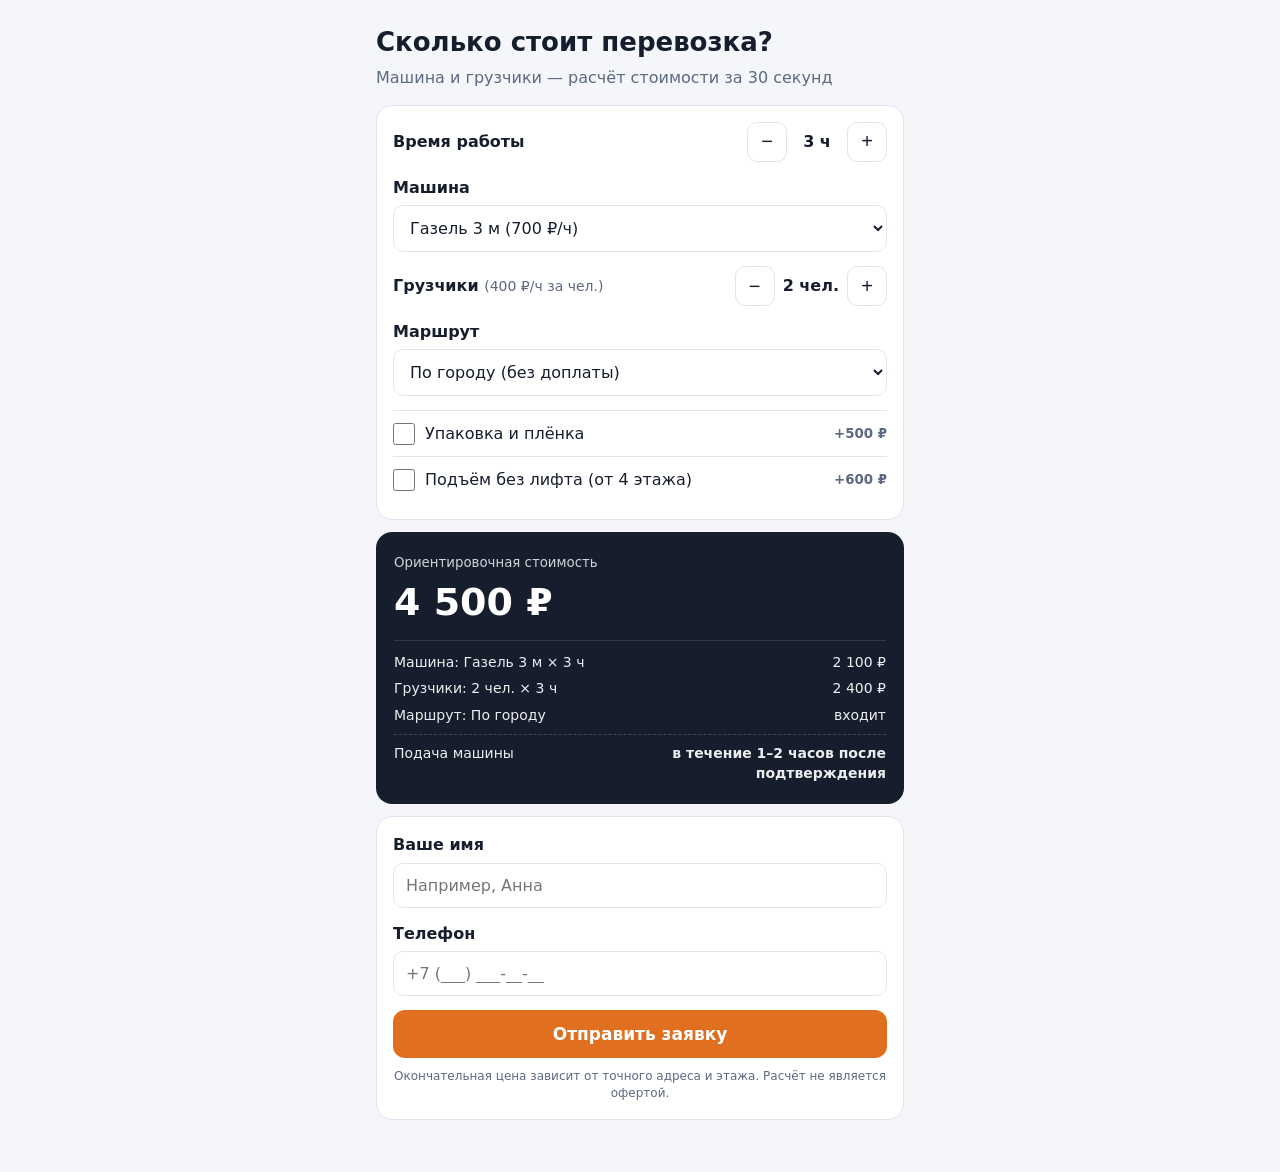
==== calc_gruzoperevozki.html @ d6f57871 "Add files via upload" ====
<!doctype html>
<html lang="ru">
<head>
<meta charset="utf-8">
<meta name="viewport" content="width=device-width,initial-scale=1">
<title>Калькулятор грузоперевозки</title>
<style>
:root{--ink:#161e2e;--acc:#e0701f;--bg:#f4f6fa;--card:#fff;--mut:#5d6881;--line:#dfe5ef}
*{box-sizing:border-box;-webkit-tap-highlight-color:transparent}
body{margin:0;font:16px/1.45 system-ui,-apple-system,Segoe UI,Roboto,Arial,sans-serif;background:var(--bg);color:var(--ink)}
.wrap{max-width:560px;margin:0 auto;padding:16px 16px 40px}
.demo{background:#fff3cd;border:1px solid #f1d98a;border-radius:10px;padding:8px 12px;font-size:13px;margin-bottom:12px}
h1{font-size:26px;margin:8px 0 4px}
p.sub{color:var(--mut);margin:0 0 16px}
.card{background:var(--card);border:1px solid var(--line);border-radius:16px;padding:16px;margin-bottom:12px}
.field-row{margin-top:14px}
.field-row:first-child{margin-top:0}
label.t{display:block;font-weight:600;margin:0 0 6px}
label.t small{color:var(--mut);font-weight:400;font-size:14px}
input[type=number],input[type=text],input[type=tel],select{width:100%;padding:12px;border:1px solid var(--line);border-radius:10px;font-size:16px;font-family:inherit;background:#fff;color:var(--ink);outline:none;transition:border-color .15s}
input[type=text]:focus,input[type=tel]:focus,select:focus{border-color:var(--acc)}
input[type=range]{width:100%;accent-color:var(--acc)}
.rng{display:flex;justify-content:space-between;align-items:center;gap:10px}
.rng label.t{margin:0}
.step{display:flex;align-items:center;gap:8px;flex-shrink:0}
.step button{width:40px;height:40px;border-radius:10px;border:1px solid var(--line);background:#fff;color:var(--ink);font-size:20px;cursor:pointer;user-select:none;display:flex;align-items:center;justify-content:center;transition:transform .1s,background .15s}
.step button:active{background:#f1f5f9;transform:scale(0.95)}
.step b{min-width:44px;text-align:center;font-size:16px}
.ck{display:flex;align-items:center;gap:10px;padding:11px 0;border-top:1px solid var(--line);cursor:pointer;user-select:none}
.ck input{width:22px;height:22px;accent-color:var(--acc);margin:0;flex-shrink:0}
.ck span{flex:1}
.ck small{color:var(--mut);font-weight:600;white-space:nowrap}
.total{background:var(--ink);color:#fff;border-radius:16px;padding:18px;margin-bottom:12px}
.total .sum{font-size:38px;font-weight:800;color:#fff;margin:2px 0 10px;white-space:nowrap}
.total small{opacity:.8}
#lines{border-top:1px solid rgba(255,255,255,0.12);padding-top:8px}
.line{display:flex;justify-content:space-between;align-items:baseline;font-size:14px;opacity:.92;padding:3px 0;gap:12px}
.line span:last-child,.line b{white-space:nowrap;text-align:right}
.term-line{border-top:1px dashed rgba(255,255,255,0.2);margin-top:6px;padding-top:8px}
.term-line b{white-space:normal;max-width:62%}
button.main{width:100%;padding:14px;border:0;border-radius:12px;background:var(--acc);color:#fff;font-weight:700;font-size:17px;font-family:inherit;cursor:pointer;transition:transform .1s}
button.main:active{transform:scale(0.99)}
#box{white-space:pre-wrap;background:#eef2f8;border-radius:10px;padding:10px;font-size:13px;margin-top:10px;display:none}
.note{font-size:12px;color:var(--mut);margin-top:10px;text-align:center}
</style>
</head>
<body>
<div class="wrap">
  <div class="demo" id="demo" hidden>Демо-проект. Заявка не отправляется, пока не указан Telegram в CONFIG.</div>
  <h1 id="h1"></h1>
  <p class="sub" id="sub"></p>

  <div class="card" id="fields"></div>

  <div class="total">
    <small>Ориентировочная стоимость</small>
    <div class="sum" id="sum">0 ₽</div>
    <div id="lines"></div>
    <div class="line term-line"><span id="termL"></span><b id="term"></b></div>
  </div>

  <div class="card">
    <div class="field-row">
      <label class="t" for="name">Ваше имя</label>
      <input type="text" id="name" placeholder="Например, Анна" autocomplete="name">
    </div>
    <div class="field-row">
      <label class="t" for="phone">Телефон</label>
      <input type="tel" id="phone" placeholder="+7 (___) ___-__-__" autocomplete="tel">
    </div>
    <button type="button" class="main" id="send" style="margin-top:14px">Отправить заявку</button>
    <div id="box"></div>
    <div class="note" id="note"></div>
  </div>
</div>

<script>
// ===== НАСТРОЙКИ ПОД КЛИЕНТА =====
const CONFIG = {
  title: "Сколько стоит перевозка?",
  subtitle: "Машина и грузчики — расчёт стоимости за 30 секунд",
  telegram: "ramiltools", // ник получателя в Telegram без @
  base: 0,
  min: 1400,
  termLabel: "Подача машины",
  termText: "в течение 1–2 часов после подтверждения",
  note: "Окончательная цена зависит от точного адреса и этажа. Расчёт не является офертой.",
  fields: [
    {
      id: "hours",
      type: "number",
      label: "Время работы",
      unit: "ч",
      min: 2,
      max: 12,
      def: 3,
      step: 1
    },
    {
      id: "car",
      type: "select",
      label: "Машина",
      per: "hours",
      perUnit: "ч",
      options: [
        { n: "Газель 3 м (700 ₽/ч)", short: "Газель 3 м", p: 700 },
        { n: "Газель 4 м (800 ₽/ч)", short: "Газель 4 м", p: 800 },
        { n: "Фургон 5 м (950 ₽/ч)", short: "Фургон 5 м", p: 950 }
      ]
    },
    {
      id: "mv",
      type: "number",
      label: "Грузчики",
      hint: "400 ₽/ч за чел.",
      unit: "чел.",
      min: 0,
      max: 6,
      def: 2,
      step: 1,
      price: 400,
      times: "hours",
      timesUnit: "ч"
    },
    {
      id: "zone",
      type: "select",
      label: "Маршрут",
      options: [
        { n: "По городу (без доплаты)", short: "По городу", p: 0 },
        { n: "За город до 30 км (+1 200 ₽)", short: "За город до 30 км", p: 1200 },
        { n: "За город до 80 км (+2 800 ₽)", short: "За город до 80 км", p: 2800 }
      ]
    },
    {
      id: "pack",
      type: "check",
      label: "Упаковка и плёнка",
      price: 500
    },
    {
      id: "lift",
      type: "check",
      label: "Подъём без лифта (от 4 этажа)",
      price: 600
    }
  ]
};
// =================================

const $ = id => document.getElementById(id);
const S = {};
const fmt = n => Math.round(n).toLocaleString("ru-RU").replace(/\s/g, "\u00a0") + "\u00a0₽";
const demo = CONFIG.telegram.includes("[") || !CONFIG.telegram.trim();
if (demo) $("demo").hidden = false;

$("h1").textContent = CONFIG.title;
$("sub").textContent = CONFIG.subtitle;
$("note").textContent = CONFIG.note;
$("termL").textContent = CONFIG.termLabel || "Срок";

CONFIG.fields.forEach(f => {
  S[f.id] = f.type === "check" ? false : f.type === "select" ? 0 : f.def;
});

function build() {
  const box = $("fields");
  box.innerHTML = "";
  let checks = null;

  CONFIG.fields.forEach(f => {
    if (f.type === "number") {
      const l = document.createElement("div");
      l.className = "field-row";
      if (f.step && f.max - f.min > 12) {
        l.innerHTML = `<label class="t">${f.label}: <b id="o_${f.id}"></b> ${f.unit || ""}</label>
          <input type="range" id="i_${f.id}" min="${f.min}" max="${f.max}" step="${f.step}" value="${f.def}">`;
      } else {
        l.innerHTML = `<div class="rng">
          <label class="t">${f.label}${f.hint ? ` <small>(${f.hint})</small>` : ""}</label>
          <div class="step">
            <button type="button" data-id="${f.id}" data-d="-${f.step || 1}">−</button>
            <b id="s_${f.id}"></b>
            <button type="button" data-id="${f.id}" data-d="${f.step || 1}">+</button>
          </div>
        </div>`;
      }
      box.appendChild(l);
      checks = null;
    } else if (f.type === "select") {
      const l = document.createElement("div");
      l.className = "field-row";
      l.innerHTML = `<label class="t" for="i_${f.id}">${f.label}</label>
        <select id="i_${f.id}">${f.options.map((o, i) => `<option value="${i}">${o.n}</option>`).join("")}</select>`;
      box.appendChild(l);
      checks = null;
    } else {
      if (!checks) {
        checks = document.createElement("div");
        checks.style.marginTop = "14px";
        box.appendChild(checks);
      }
      const d = document.createElement("label");
      d.className = "ck";
      d.innerHTML = `<input type="checkbox" id="i_${f.id}">
        <span>${f.label}</span>
        <small>${f.price ? "+" + fmt(f.price) : ""}</small>`;
      checks.appendChild(d);
    }
  });

  box.querySelectorAll("input[type=range]").forEach(r => r.oninput = () => { S[r.id.slice(2)] = +r.value; calc(); });
  box.querySelectorAll("select").forEach(s => s.onchange = () => { S[s.id.slice(2)] = +s.value; calc(); });
  box.querySelectorAll("input[type=checkbox]").forEach(c => c.onchange = () => { S[c.id.slice(2)] = c.checked; calc(); });
  box.querySelectorAll(".step button").forEach(b => b.onclick = () => {
    const f = CONFIG.fields.find(x => x.id === b.dataset.id);
    S[f.id] = Math.max(f.min, Math.min(f.max, S[f.id] + +b.dataset.d));
    calc();
  });
}

function calc() {
  let sum = CONFIG.base || 0;
  const rows = [];
  if (CONFIG.base) rows.push(["Базовая стоимость", CONFIG.base]);

  CONFIG.fields.forEach(f => {
    if (f.type === "number") {
      const o = $("o_" + f.id);
      if (o) o.textContent = S[f.id];
      const s = $("s_" + f.id);
      if (s) s.textContent = S[f.id] + (f.unit ? "\u00a0" + f.unit : "");

      if (f.price && S[f.id] > 0) {
        const mult = f.times ? S[f.times] : 1;
        const v = f.price * S[f.id] * mult;
        sum += v;
        rows.push([`${f.label}: ${S[f.id]}\u00a0${f.unit || ""}${f.times ? ` × ${mult}\u00a0${f.timesUnit || ""}` : ""}`, v]);
      }
    } else if (f.type === "select") {
      const o = f.options[S[f.id]];
      const mult = f.per ? S[f.per] : 1;
      const v = o.p * mult;
      const name = o.short || o.n;
      const labelText = `${f.label}: ${name}${f.per ? ` × ${mult}\u00a0${f.perUnit || ""}` : ""}`;
      if (v) {
        sum += v;
        rows.push([labelText, v]);
      } else {
        rows.push([labelText, 0]);
      }
    } else if (S[f.id]) {
      sum += f.price;
      rows.push([f.label, f.price]);
    }
  });

  if (CONFIG.min && sum < CONFIG.min) {
    rows.push(["Доплата до мин. заказа", CONFIG.min - sum]);
    sum = CONFIG.min;
  }

  $("lines").innerHTML = rows.map(r => `<div class="line"><span>${r[0]}</span><span>${r[1] ? fmt(r[1]) : "входит"}</span></div>`).join("");
  $("sum").textContent = fmt(sum);
  $("term").textContent = CONFIG.termText || "";
  S.__sum = sum;
  S.__rows = rows;
}

// Маска ввода телефона +7 (XXX) XXX-XX-XX
$("phone").addEventListener("input", e => {
  let d = e.target.value.replace(/\D/g, "");
  if (!d) { e.target.value = ""; return; }
  if (d[0] === "8" || d[0] === "7") d = d.slice(1);
  d = d.slice(0, 10);
  let res = "+7";
  if (d.length > 0) res += " (" + d.slice(0, 3);
  if (d.length >= 4) res += ") " + d.slice(3, 6);
  if (d.length >= 7) res += "-" + d.slice(6, 8);
  if (d.length >= 9) res += "-" + d.slice(8, 10);
  e.target.value = res;
});

$("send").onclick = () => {
  const n = $("name").value.trim(), p = $("phone").value.trim();
  if (n.length < 2 || p.replace(/\D/g, "").length < 11) {
    alert("Пожалуйста, укажите ваше имя и полный номер телефона");
    return;
  }
  const t = `🚚 Заявка на грузоперевозку\n` +
            `👤 Имя: ${n}\n` +
            `📞 Телефон: ${p}\n\n` +
            `📋 Расчёт:\n` +
            S.__rows.map(r => `• ${r[0]} — ${r[1] ? fmt(r[1]) : "входит"}`).join("\n") +
            `\n⏱ ${CONFIG.termLabel}: ${CONFIG.termText}` +
            `\n\n💰 Итого: ${fmt(S.__sum)}`;

  if (demo) {
    const b = $("box");
    b.style.display = "block";
    b.textContent = "Демо-режим, так заявка придёт вам:\n\n" + t;
  } else {
    window.location.href = "https://t.me/" + CONFIG.telegram + "?text=" + encodeURIComponent(t);
  }
};

build();
calc();
</script>
</body>
</html>
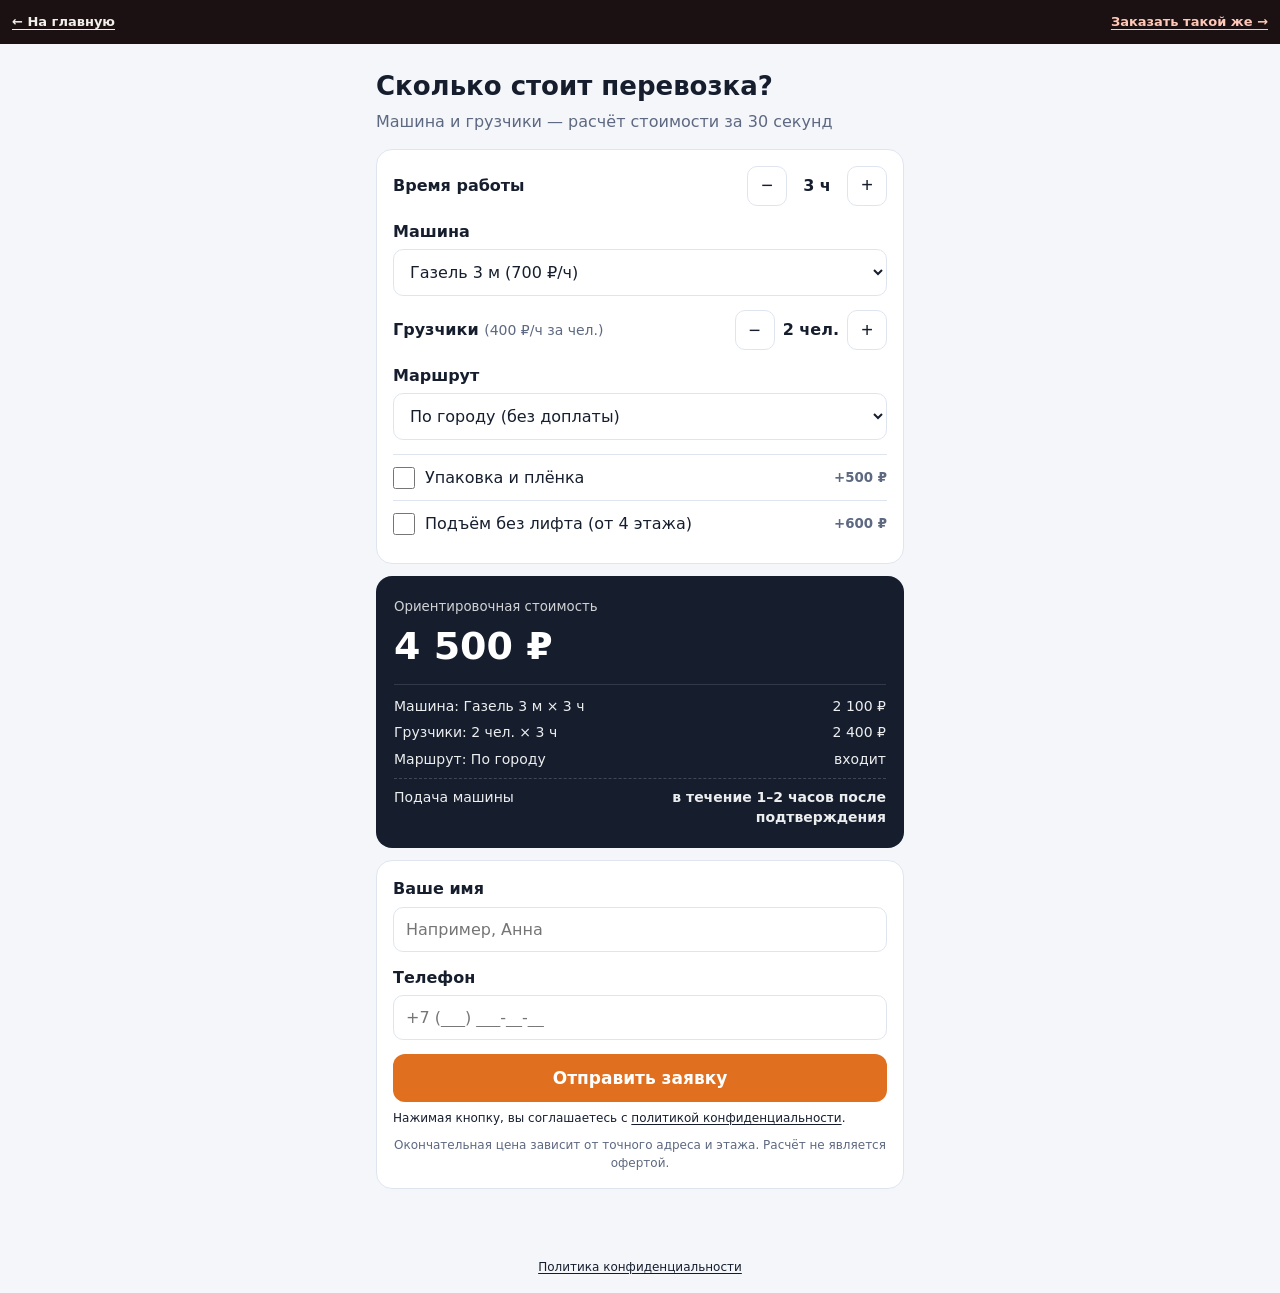
==== commit 711d274e: "Add files via upload" ====
--- a/calc_gruzoperevozki.html
+++ b/calc_gruzoperevozki.html
@@ -4,12 +4,13 @@
 <meta charset="utf-8">
 <meta name="viewport" content="width=device-width,initial-scale=1">
 <title>Калькулятор грузоперевозки</title>
+<meta name="description" content="Демо калькулятора грузоперевозок с выбором машины, параметров поездки и дополнительных услуг.">
+<meta name="robots" content="noindex,follow">
 <style>
 :root{--ink:#161e2e;--acc:#e0701f;--bg:#f4f6fa;--card:#fff;--mut:#5d6881;--line:#dfe5ef}
 *{box-sizing:border-box;-webkit-tap-highlight-color:transparent}
 body{margin:0;font:16px/1.45 system-ui,-apple-system,Segoe UI,Roboto,Arial,sans-serif;background:var(--bg);color:var(--ink)}
 .wrap{max-width:560px;margin:0 auto;padding:16px 16px 40px}
-.demo{background:#fff3cd;border:1px solid #f1d98a;border-radius:10px;padding:8px 12px;font-size:13px;margin-bottom:12px}
 h1{font-size:26px;margin:8px 0 4px}
 p.sub{color:var(--mut);margin:0 0 16px}
 .card{background:var(--card);border:1px solid var(--line);border-radius:16px;padding:16px;margin-bottom:12px}
@@ -42,11 +43,39 @@
 button.main:active{transform:scale(0.99)}
 #box{white-space:pre-wrap;background:#eef2f8;border-radius:10px;padding:10px;font-size:13px;margin-top:10px;display:none}
 .note{font-size:12px;color:var(--mut);margin-top:10px;text-align:center}
+.tg-modal-overlay {
+  position: fixed; inset: 0; background: rgba(15, 23, 42, 0.78);
+  backdrop-filter: blur(6px); -webkit-backdrop-filter: blur(6px);
+  z-index: 9999; display: flex; align-items: center; justify-content: center;
+  padding: 16px;
+}
+.tg-modal-box {
+  background: #17212b; color: #f5f5f5; border: 1px solid #2b3847;
+  border-radius: 20px; width: 100%; max-width: 440px; max-height: 90vh;
+  overflow-y: auto; padding: 22px; box-shadow: 0 20px 50px rgba(0,0,0,0.5);
+  font-family: system-ui, -apple-system, "Segoe UI", Roboto, sans-serif;
+  box-sizing: border-box; text-align: left;
+}
+.tg-modal-header { display: flex; gap: 12px; align-items: flex-start; margin-bottom: 16px; }
+.tg-modal-icon { font-size: 28px; line-height: 1; flex-shrink: 0; }
+.tg-modal-title { font-size: 17px; font-weight: 700; color: #fff; margin-bottom: 4px; }
+.tg-modal-desc { font-size: 13px; color: #94a3b8; line-height: 1.4; }
+.tg-msg-wrap { background: #0e1621; border: 1px solid #242f3d; border-radius: 14px; padding: 14px; margin-bottom: 14px; }
+.tg-msg-sender { display: flex; justify-content: space-between; align-items: center; font-size: 12.5px; font-weight: 600; color: #93c5fd; margin-bottom: 10px; border-bottom: 1px solid rgba(255,255,255,0.08); padding-bottom: 8px; }
+.tg-badge { background: rgba(56, 189, 248, 0.15); color: #38bdf8; padding: 2px 6px; border-radius: 4px; font-size: 11px; }
+.tg-msg-bubble { background: #2b5278; color: #ffffff; border-radius: 12px 12px 12px 4px; padding: 12px 14px; font-size: 13.5px; line-height: 1.5; white-space: pre-wrap; word-break: break-word; }
+.tg-note { font-size: 12.5px; color: #cbd5e1; background: rgba(255,255,255,0.05); padding: 10px 12px; border-radius: 10px; border-left: 3px solid #38bdf8; margin-bottom: 16px; line-height: 1.4; }
+.tg-modal-close { width: 100%; background: #3b82f6; color: #fff; border: 0; border-radius: 10px; padding: 12px; font-size: 14.5px; font-weight: 700; cursor: pointer; transition: background 0.15s; }
+.tg-modal-close:hover { background: #2563eb; }
 </style>
+
+<link rel="stylesheet" href="assets/demo-bar.css">
+<script src="assets/demo-bar.js" defer></script>
+<script src="assets/analytics.js" defer></script>
 </head>
 <body>
 <div class="wrap">
-  <div class="demo" id="demo" hidden>Демо-проект. Заявка не отправляется, пока не указан Telegram в CONFIG.</div>
+  
   <h1 id="h1"></h1>
   <p class="sub" id="sub"></p>
 
@@ -69,6 +98,7 @@
       <input type="tel" id="phone" placeholder="+7 (___) ___-__-__" autocomplete="tel">
     </div>
     <button type="button" class="main" id="send" style="margin-top:14px">Отправить заявку</button>
+    <p class="demo-privacy-note">Нажимая кнопку, вы соглашаетесь с <a href="privacy.html" target="_blank" rel="noopener">политикой конфиденциальности</a>.</p>
     <div id="box"></div>
     <div class="note" id="note"></div>
   </div>
@@ -79,7 +109,7 @@
 const CONFIG = {
   title: "Сколько стоит перевозка?",
   subtitle: "Машина и грузчики — расчёт стоимости за 30 секунд",
-  telegram: "ramiltools", // ник получателя в Telegram без @
+  telegram: "your_bot", // ник получателя в Telegram без @
   base: 0,
   min: 1400,
   termLabel: "Подача машины",
@@ -152,7 +182,7 @@
 const S = {};
 const fmt = n => Math.round(n).toLocaleString("ru-RU").replace(/\s/g, "\u00a0") + "\u00a0₽";
 const demo = CONFIG.telegram.includes("[") || !CONFIG.telegram.trim();
-if (demo) $("demo").hidden = false;
+
 
 $("h1").textContent = CONFIG.title;
 $("sub").textContent = CONFIG.subtitle;
@@ -295,17 +325,50 @@
             `\n⏱ ${CONFIG.termLabel}: ${CONFIG.termText}` +
             `\n\n💰 Итого: ${fmt(S.__sum)}`;
 
-  if (demo) {
-    const b = $("box");
-    b.style.display = "block";
-    b.textContent = "Демо-режим, так заявка придёт вам:\n\n" + t;
-  } else {
-    window.location.href = "https://t.me/" + CONFIG.telegram + "?text=" + encodeURIComponent(t);
-  }
+  showTgModal(t);
 };
 
 build();
 calc();
+function showTgModal(text) {
+  var modal = document.getElementById("tgPreviewModal");
+  if (!modal) return;
+  document.getElementById("tgPreviewText").textContent = text;
+  modal.style.display = "flex";
+  document.body.style.overflow = "hidden";
+}
+function closeTgModal() {
+  var modal = document.getElementById("tgPreviewModal");
+  if (modal) modal.style.display = "none";
+  document.body.style.overflow = "";
+}
+document.addEventListener("keydown", function(e) {
+  if (e.key === "Escape") closeTgModal();
+});
 </script>
+<!-- Модальное окно примера заявки в Telegram -->
+<div id="tgPreviewModal" class="tg-modal-overlay" style="display:none">
+  <div class="tg-modal-box">
+    <div class="tg-modal-header">
+      <div class="tg-modal-icon">✅</div>
+      <div>
+        <div class="tg-modal-title">Заявка успешно сформирована!</div>
+        <div class="tg-modal-desc">Пример сообщения, которое моментально приходит вам в Telegram при реальном заказе:</div>
+      </div>
+    </div>
+    <div class="tg-msg-wrap">
+      <div class="tg-msg-sender">
+        <span>🤖 Бот заявок вашего сайта</span>
+        <span class="tg-badge">Telegram</span>
+      </div>
+      <div class="tg-msg-bubble" id="tgPreviewText"></div>
+    </div>
+    <div class="tg-note">
+      ⚡ <b>Как это работает в бизнесе:</b> клиент оставляет заявку на вашем сайте, и она без задержек падает прямо в ваш Telegram или в рабочий чат. Без абонентской платы!
+    </div>
+    <button type="button" class="tg-modal-close" onclick="closeTgModal()">Попробовать другой расчёт</button>
+  </div>
+</div>
+  <footer class="demo-privacy-footer"><a href="privacy.html" target="_blank" rel="noopener">Политика конфиденциальности</a></footer>
 </body>
 </html>
--- a/assets/demo-bar.css
+++ b/assets/demo-bar.css
@@ -0,0 +1,57 @@
+.demo-site-bar {
+  position: relative;
+  z-index: 1;
+  display: flex;
+  flex: none;
+  flex-wrap: wrap;
+  align-items: center;
+  justify-content: space-between;
+  gap: 0 12px;
+  padding-block-start: env(safe-area-inset-top, 0px);
+  padding-inline-start: max(12px, env(safe-area-inset-left, 0px));
+  padding-inline-end: max(12px, env(safe-area-inset-right, 0px));
+  background: #1b1112;
+  color: #f2f0ea;
+  font: 600 13px/1.4 system-ui, sans-serif;
+}
+
+.demo-site-bar a,
+.demo-privacy-footer a {
+  display: inline-flex;
+  align-items: center;
+  min-height: 44px;
+  color: inherit;
+  text-decoration: underline;
+  text-underline-offset: .2em;
+}
+
+.demo-site-bar a:last-child { color: #ffc8b8; }
+
+.demo-privacy-footer {
+  position: relative;
+  z-index: 1;
+  display: block;
+  padding: 4px 12px max(4px, env(safe-area-inset-bottom, 0px));
+  text-align: center;
+  font: 400 12px/1.4 system-ui, sans-serif;
+}
+
+.demo-privacy-note {
+  margin: 8px 0 0;
+  font-size: 12px;
+  line-height: 1.45;
+}
+
+.demo-privacy-note a {
+  color: inherit;
+  text-decoration: underline;
+  text-underline-offset: .16em;
+}
+
+@media (prefers-reduced-motion: reduce) {
+  html { scroll-behavior: auto !important; }
+  *, *::before, *::after {
+    animation: none !important;
+    transition: none !important;
+  }
+}
